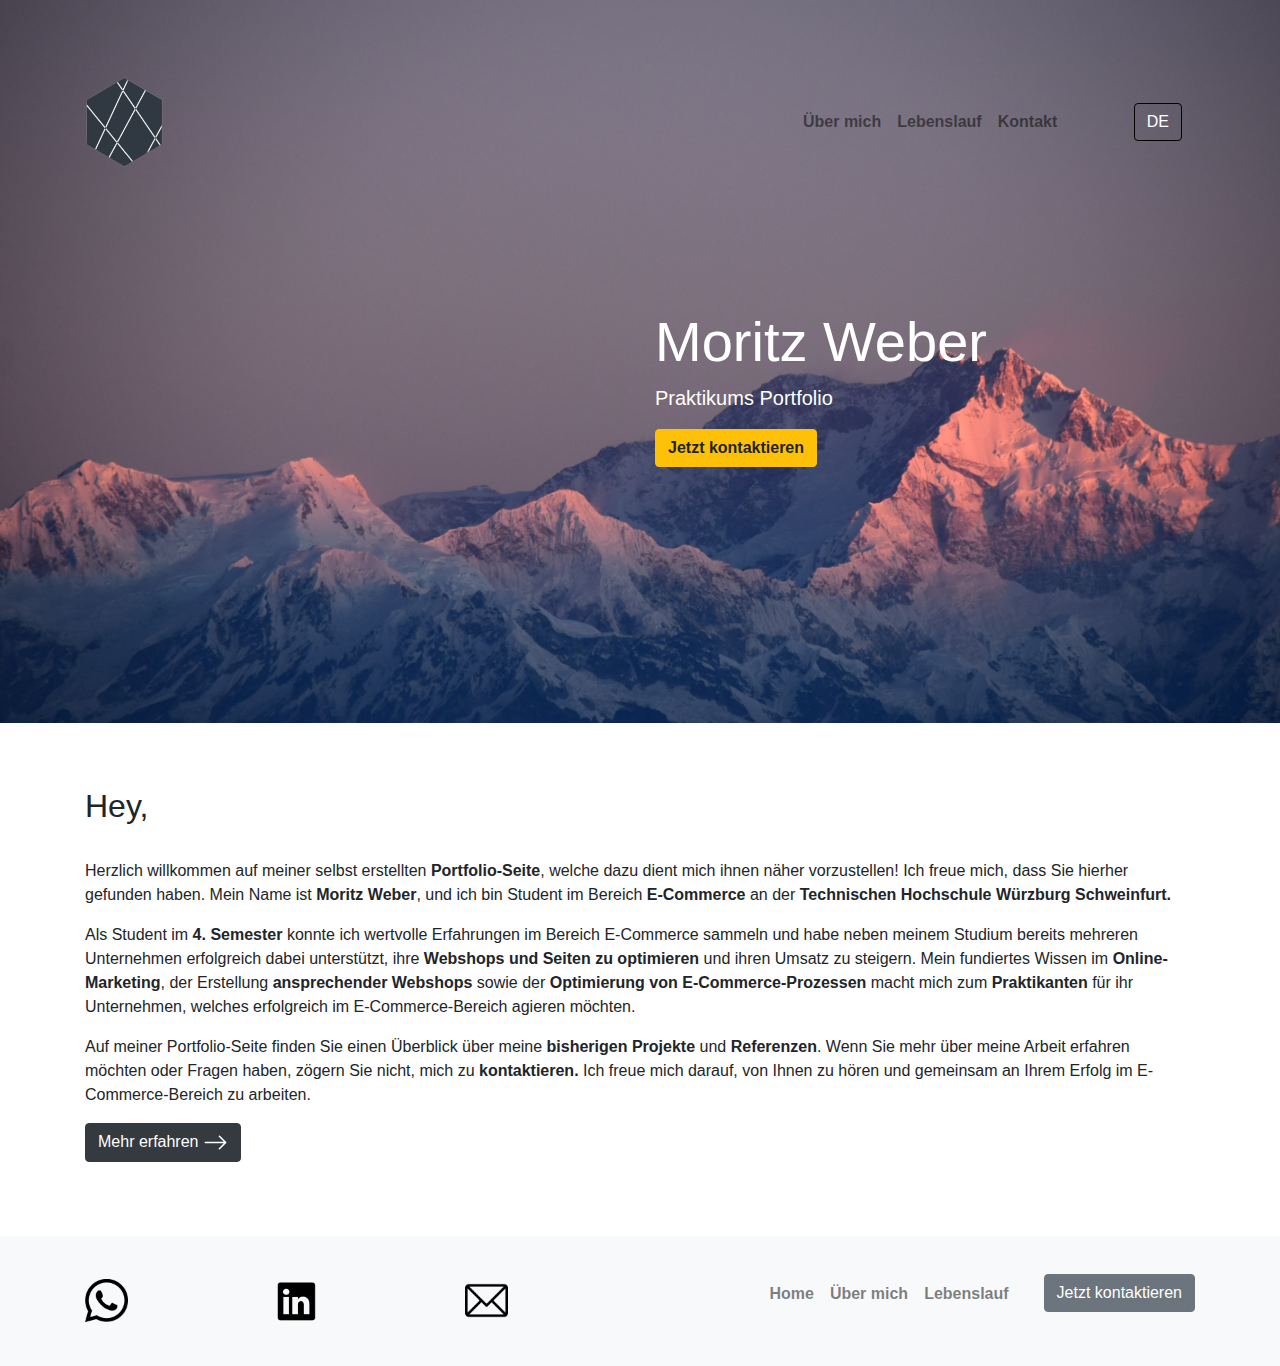
==== index.html @ 173726c5 "jo" ====
<!DOCTYPE html>
<html lang="de">


<head>
  <meta charset="UTF-8">
  <meta name="viewport" content="width=device-width, initial-scale=1.0">
  <meta http-equiv="X-UA-Compatible" content="ie=edge">
  <title>Moritz Weber - Portfolio</title>
  <link rel="stylesheet" href="https://stackpath.bootstrapcdn.com/bootstrap/4.3.1/css/bootstrap.min.css" integrity="sha384-ggOyR0iXCbMQv3Xipma34MD+dH/1fQ784/j6cY/iJTQUOhcWr7x9JvoRxT2MZw1T" crossorigin="anonymous">
  <script src="lang.js"></script> 
  <script src="style.js"></script> 
  <link rel="stylesheet" href="style.css">
</head>


<body> 
  <div class="jumbotron jumbotron-fluid" style="background-image: url('img/mountain.jpg');">
    <header class="navbar navbar-expand-lg navbar-light" >
      <div class="container">
        <a class="navbar-brand" href="index.html">
          <img src="img/logo.png" alt="logo" style="max-height: 90px;" id="img1">
          <script>  rotateImageClockwise('img1');</script>
        </a>
        <button class="navbar-toggler" type="button" data-toggle="collapse" data-target="#navbarNav" aria-controls="navbarNav" aria-expanded="false" aria-label="Toggle navigation">
          <span class="navbar-toggler-icon"></span>
        </button>
        <div class="collapse navbar-collapse justify-content-end" id="navbarNav" style="margin-right: 5%;">
          <ul class="navbar-nav">
            <li class="nav-item">
              <a class="nav-link" href="about.html#about1"  id="Head1"><strong>Über mich</strong><span class="sr-only">(current)</span></a>
            </li>
            <li class="nav-item">
              <a class="nav-link" href="lebenslauf.html" id="Head2"><strong>Lebenslauf</strong></a>
            </li>
            <li class="nav-item">
              <a class="nav-link" href="kontakt.html" id="Head3"><strong>Kontakt</strong></a>
            </li>
          </ul>
        </div>
        <div class="btn">
          <button class="btn btn-primary" style="background-color: transparent; color: white; border-color: black;" type="button" id="changeLanguage"  onclick="ChangeLang(Lang)">
            <script>
              document.write(Lang);
            </script>
          </button>
        </div>
      </div>
    </header>
    <div class="container" style="margin-top: 10%;">
      <div class="row" >
        <div class="col-md-6">
         <!-- <img src="img\Ewok3.jpg" alt="" class="mx-auto d-block" width="200" >-->
        </div>
  
        <div class="col-md-6">
          <h1 class="display-4" style="color: white;">Moritz Weber </h1>
          <p class="lead" style="color: white;" lang="de" id="Jumbo1"><strong>Praktikums Portfolio</strong></p>
          <a class="btn btn-warning" href="kontakt.html" id="Jumbo2"><strong>Jetzt kontaktieren</strong></a>
        </div>
      </div>
    </div>
  </div>
  

  <div class="container" style="margin-top: 5%;">
    <section id="about">
      <h2 id="index1">Hey,</h2>
      
      <p id="index2" style="margin-top: 3%;">Herzlich willkommen auf meiner selbst erstellten <strong>Portfolio-Seite</strong>, welche dazu dient mich ihnen näher vorzustellen! Ich freue mich, dass Sie hierher gefunden haben.
         Mein Name ist <strong> Moritz Weber</strong>, und ich bin Student im Bereich <strong> E-Commerce </strong> an der <strong> Technischen Hochschule Würzburg Schweinfurt.</strong></p>

      <p id="index3">Als Student im <strong>4. Semester</strong> konnte ich wertvolle Erfahrungen im Bereich E-Commerce sammeln und habe neben meinem Studium bereits mehreren 
        Unternehmen erfolgreich dabei unterstützt, ihre <strong>Webshops und Seiten zu optimieren</strong> und ihren Umsatz zu steigern. Mein fundiertes Wissen im <strong>Online-Marketing</strong>, 
        der Erstellung <strong>ansprechender Webshops</strong> sowie der <strong>Optimierung von E-Commerce-Prozessen</strong> macht mich zum <strong>Praktikanten</strong> für ihr
        Unternehmen, welches erfolgreich im E-Commerce-Bereich agieren möchten.</p>

        <p id="index4">Auf meiner Portfolio-Seite finden Sie einen Überblick über meine <strong>bisherigen Projekte</strong> und <strong>Referenzen</strong>. 
          Wenn Sie mehr über meine Arbeit erfahren möchten oder Fragen haben, zögern Sie nicht, mich zu <strong>kontaktieren.</strong> 
          Ich freue mich darauf, von Ihnen zu hören und gemeinsam an Ihrem Erfolg im E-Commerce-Bereich zu arbeiten.</p>
          <a class="btn btn-dark" style="color: white;" href="about.html#about1" id="index5">Mehr erfahren  <svg  xmlns="http://www.w3.org/2000/svg" width="25" height="25" fill="currentColor" class="bi bi-arrow-right" viewBox="0 0 16 16">
            <path fill-rule="evenodd" d="M1 8a.5.5 0 0 1 .5-.5h11.793l-3.147-3.146a.5.5 0 0 1 .708-.708l4 4a.5.5 0 0 1 0 .708l-4 4a.5.5 0 0 1-.708-.708L13.293 8.5H1.5A.5.5 0 0 1 1 8z"/>
          </svg> 
        </a>
    </section>

  </div>
  
<br>
<br>

<footer style="padding: 3%;margin-top: 2%;" class="navbar navbar-expand-lg navbar-light bg-light">
  <div class="container">
    <div class="row">
      <div class="col-2">
        <a class="navbar-brand" href="https://wa.me/+4917676984147"><img src="img\whatsapp.png" alt="Icon" style="width: 30%;"></a>
      </div>
      <div class="col-2">
        <a class="navbar-brand" href="https://www.linkedin.com/in/moritz-weber-30b2a0239/"><img src="img\linkedinn.png" alt="Icon" style="width: 30%;"></a>
      </div>
      <div class="col-2">
        <a class="navbar-brand" href="mailto:moritz.m.weber@gmail.com"><img src="img\email.png" alt="Icon" style="width: 30%;"></a>
      </div>
      <div class="col-6" >
        <ul class="navbar-nav justify-content-end">
          <li class="nav-item ">
            <a class="nav-link" href="index.html"><strong>Home</strong><span class="sr-only">(current)</span></a>
          </li>
          <li class="nav-item ">
            <a class="nav-link" href="about.html" id="Foot1"><strong>Über mich</strong></a>
          </li>
          <li class="nav-item">
            <a class="nav-link" href="lebenslauf.html" id="Foot2"><strong>Lebenslauf</strong></a>
          </li>
          <li class="nav-item" style="margin-left: 5%;">
            <a class="btn btn-secondary" href="kontakt.html" id="Foot4">Jetzt kontaktieren</a>
          </li>
        </ul>
      </div>

    </div>
  </div>
</footer>

</body>
</html>
---- style.css ----
.flip-card {
    background-color: transparent;
    width: 300px;
    height: 200px;
    perspective: 1000px; /* Remove this if you don't want the 3D effect */
  }
  
  /* This container is needed to position the front and back side */
  .flip-card-inner {
    position: relative;
    width: 100%;
    height: 100%;
    text-align: center;
    transition: transform 0.8s;
    transform-style: preserve-3d;
  }
  
  /* Do an horizontal flip when you move the mouse over the flip box container */
  .flip-card:hover .flip-card-inner {
    transform: rotateY(180deg);
  }
  
  /* Position the front and back side */
  .flip-card-front, .flip-card-back {
    position: absolute;
    width: 100%;
    height: 100%;
    -webkit-backface-visibility: hidden; /* Safari */
    backface-visibility: hidden;
  }
  
  /* Style the front side (fallback if image is missing) */
  .flip-card-front{
    padding-top: 25%;
    display: grid;
    justify-content: center;
    align-items: center;
  }
  /* Style the back side */
  .flip-card-back {
    display: flex;
    justify-content: center;
    align-items: center;
    color: white;
    transform: rotateY(180deg);
  }
  
  .nav-link:hover {
    transform: scale(1.2); /* Verkleinert das Bild auf 80% */
    transition: transform 0.3s ease; /* Fügt eine flüssige Übergangswirkung hinzu */
  }
  .btn:hover:hover {
    transform: scale(1.2); /* Verkleinert das Bild auf 80% */
    transition: transform 0.3s ease; /* Fügt eine flüssige Übergangswirkung hinzu */
  }
  .navbar-brand:hover {
    transform: scale(1.2); /* Verkleinert das Bild auf 80% */
    transition: transform 0.3s ease; /* Fügt eine flüssige Übergangswirkung hinzu */
  }
  .arrow:hover {
    transform: scale(1.2); /* Verkleinert das Bild auf 80% */
    transition: transform 0.3s ease; /* Fügt eine flüssige Übergangswirkung hinzu */
  }  

  .jumbotron {
    box-sizing: border-box;
    background-image: url('img/mountain.jpg');
    background-size: cover;
    background-position: center center;
    background-position-y: 60%;
    padding-bottom: 20%;
    background-attachment: fixed;
    
  }
  .header{
    position: fixed;
    width: 100%;
    background-color: transparent;
  }
  .head{
    color: aliceblue;
  }
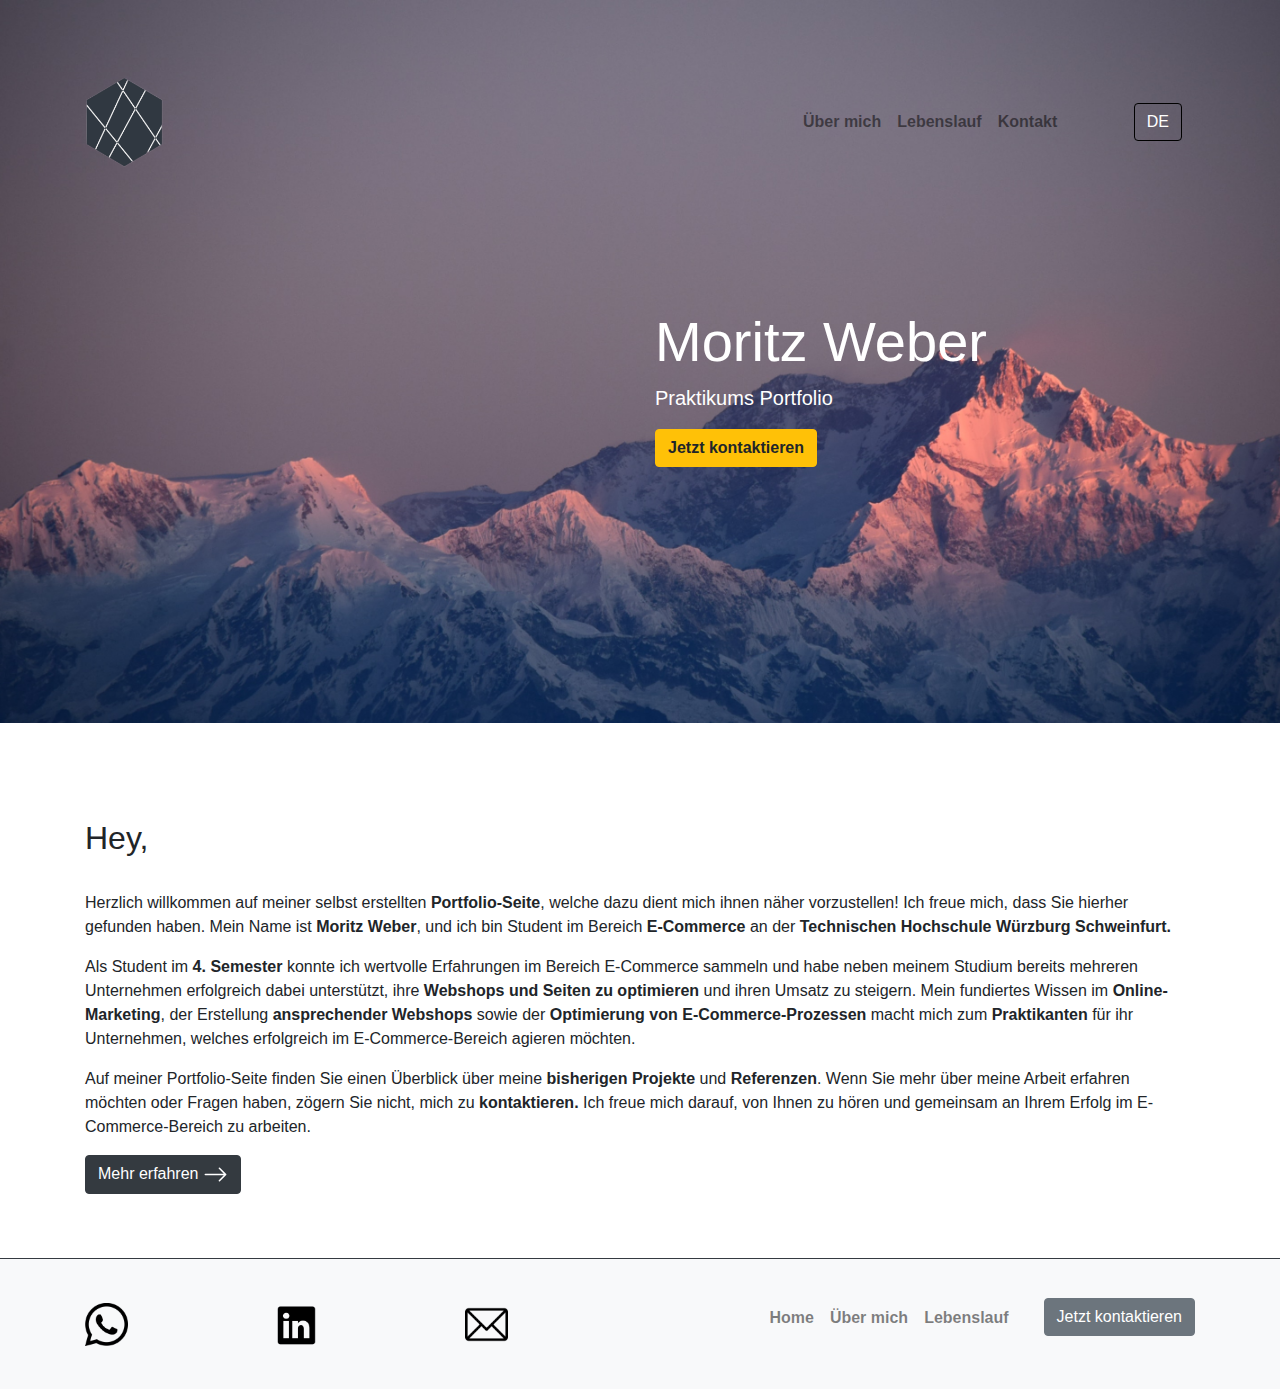
==== commit 77ffb419: "footer" ====
--- a/index.html
+++ b/index.html
@@ -62,8 +62,8 @@
     </div>
   </div>
   
-
-  <div class="container" style="margin-top: 5%;">
+<div class="border-bottom border-dark" style="padding-top: 5%; padding-bottom: 5%;">
+  <div class="container">
     <section id="about">
       <h2 id="index1">Hey,</h2>
       
@@ -83,13 +83,10 @@
           </svg> 
         </a>
     </section>
+  </div>
+</div>
 
-  </div>
-  
-<br>
-<br>
-
-<footer style="padding: 3%;margin-top: 2%;" class="navbar navbar-expand-lg navbar-light bg-light">
+<footer style="padding-bottom: 3%; padding-top: 3%;" class="navbar navbar-expand-lg navbar-light bg-light">
   <div class="container">
     <div class="row">
       <div class="col-2">
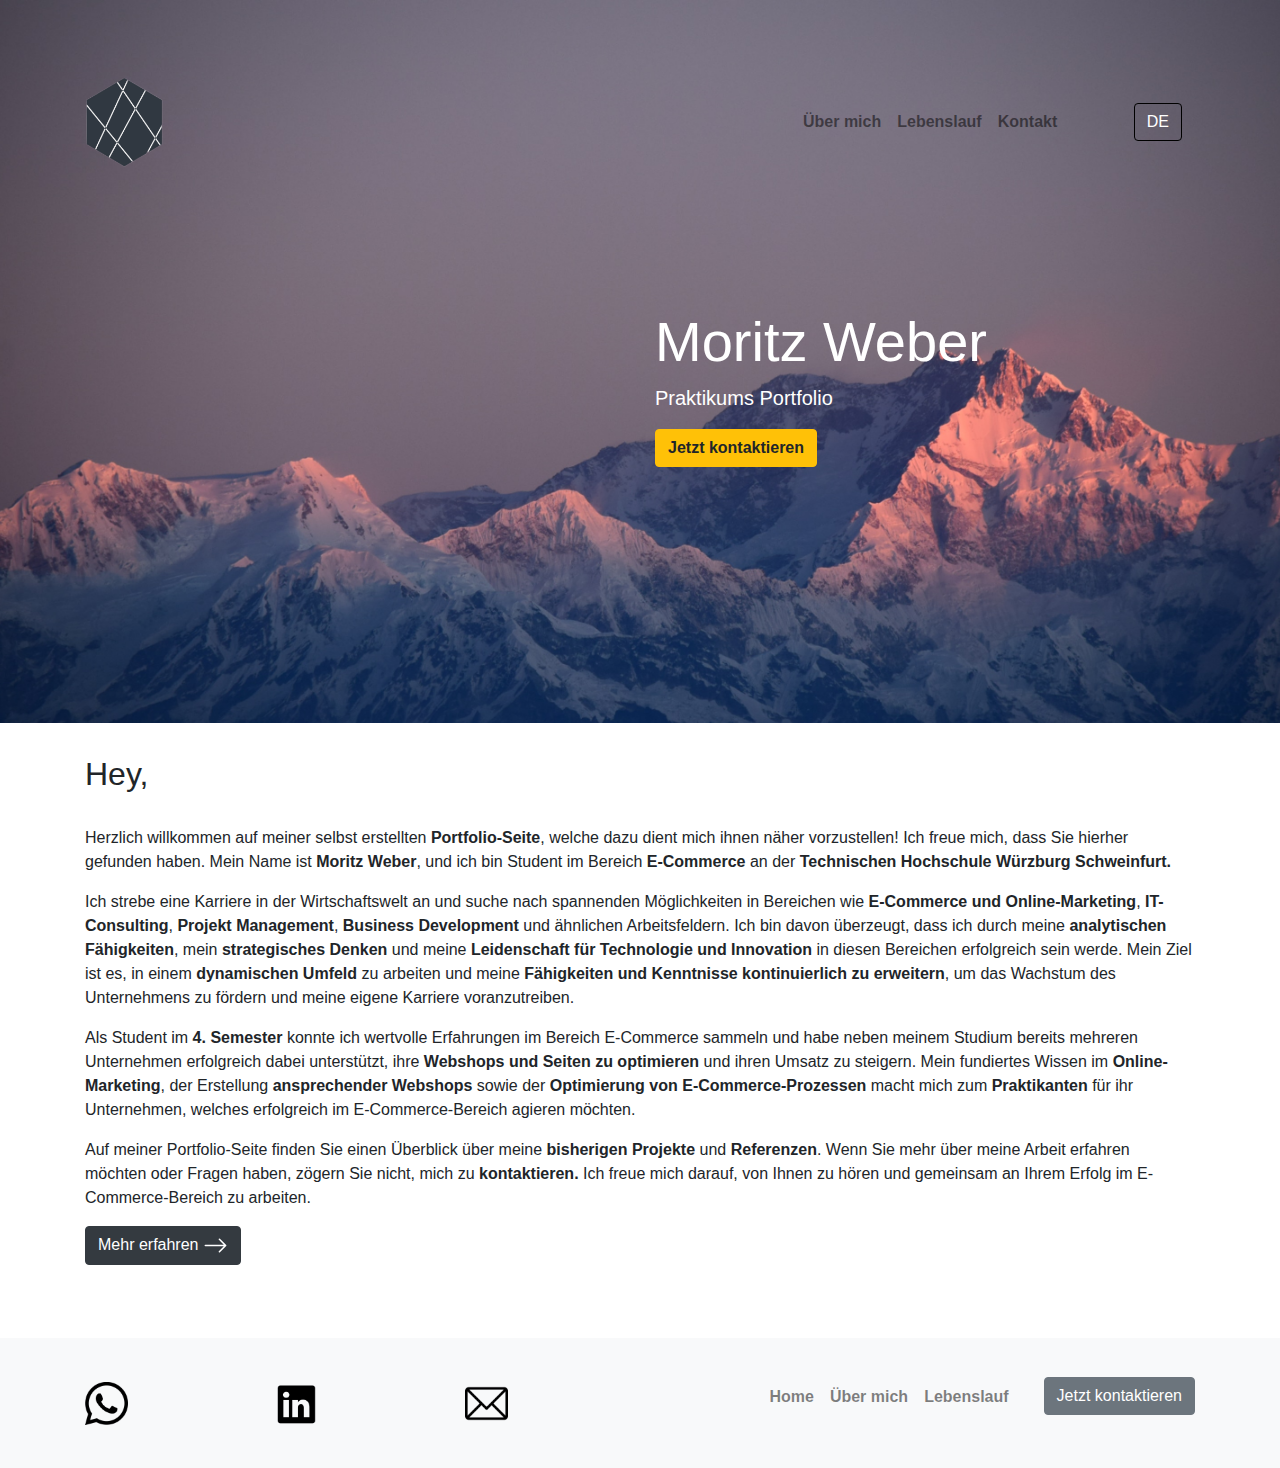
==== commit 1aad7092: "jo" ====
--- a/index.html
+++ b/index.html
@@ -62,31 +62,41 @@
     </div>
   </div>
   
-<div class="border-bottom border-dark" style="padding-top: 5%; padding-bottom: 5%;">
+
   <div class="container">
     <section id="about">
       <h2 id="index1">Hey,</h2>
+      <br>
       
-      <p id="index2" style="margin-top: 3%;">Herzlich willkommen auf meiner selbst erstellten <strong>Portfolio-Seite</strong>, welche dazu dient mich ihnen näher vorzustellen! Ich freue mich, dass Sie hierher gefunden haben.
+      <p id="index2">Herzlich willkommen auf meiner selbst erstellten <strong>Portfolio-Seite</strong>, welche dazu dient mich ihnen näher vorzustellen! Ich freue mich, dass Sie hierher gefunden haben.
          Mein Name ist <strong> Moritz Weber</strong>, und ich bin Student im Bereich <strong> E-Commerce </strong> an der <strong> Technischen Hochschule Würzburg Schweinfurt.</strong></p>
 
-      <p id="index3">Als Student im <strong>4. Semester</strong> konnte ich wertvolle Erfahrungen im Bereich E-Commerce sammeln und habe neben meinem Studium bereits mehreren 
+      <p id="index3">Ich strebe eine Karriere in der Wirtschaftswelt an und suche nach spannenden Möglichkeiten in Bereichen wie <strong>E-Commerce und Online-Marketing</strong>, <strong>IT-Consulting</strong>, 
+        <strong>Projekt Management</strong>, <strong>Business Development</strong> und ähnlichen Arbeitsfeldern. Ich bin davon überzeugt, dass ich durch meine 
+        <strong>analytischen Fähigkeiten</strong>, mein <strong>strategisches Denken</strong> und meine <strong>Leidenschaft für Technologie und Innovation</strong> in diesen 
+        Bereichen erfolgreich sein werde. Mein Ziel ist es, in einem <strong>dynamischen Umfeld</strong> zu arbeiten und meine <strong>Fähigkeiten und 
+        Kenntnisse kontinuierlich zu erweitern</strong>, um das Wachstum des Unternehmens zu fördern und meine eigene Karriere voranzutreiben.</p>
+         
+      <p id="index4">Als Student im <strong>4. Semester</strong> konnte ich wertvolle Erfahrungen im Bereich E-Commerce sammeln und habe neben meinem Studium bereits mehreren 
         Unternehmen erfolgreich dabei unterstützt, ihre <strong>Webshops und Seiten zu optimieren</strong> und ihren Umsatz zu steigern. Mein fundiertes Wissen im <strong>Online-Marketing</strong>, 
         der Erstellung <strong>ansprechender Webshops</strong> sowie der <strong>Optimierung von E-Commerce-Prozessen</strong> macht mich zum <strong>Praktikanten</strong> für ihr
         Unternehmen, welches erfolgreich im E-Commerce-Bereich agieren möchten.</p>
 
-        <p id="index4">Auf meiner Portfolio-Seite finden Sie einen Überblick über meine <strong>bisherigen Projekte</strong> und <strong>Referenzen</strong>. 
+        <p id="index5">Auf meiner Portfolio-Seite finden Sie einen Überblick über meine <strong>bisherigen Projekte</strong> und <strong>Referenzen</strong>. 
           Wenn Sie mehr über meine Arbeit erfahren möchten oder Fragen haben, zögern Sie nicht, mich zu <strong>kontaktieren.</strong> 
           Ich freue mich darauf, von Ihnen zu hören und gemeinsam an Ihrem Erfolg im E-Commerce-Bereich zu arbeiten.</p>
-          <a class="btn btn-dark" style="color: white;" href="about.html#about1" id="index5">Mehr erfahren  <svg  xmlns="http://www.w3.org/2000/svg" width="25" height="25" fill="currentColor" class="bi bi-arrow-right" viewBox="0 0 16 16">
+          <a class="btn btn-dark" style="color: white;" href="about.html#about1" id="index6">Mehr erfahren  <svg  xmlns="http://www.w3.org/2000/svg" width="25" height="25" fill="currentColor" class="bi bi-arrow-right" viewBox="0 0 16 16">
             <path fill-rule="evenodd" d="M1 8a.5.5 0 0 1 .5-.5h11.793l-3.147-3.146a.5.5 0 0 1 .708-.708l4 4a.5.5 0 0 1 0 .708l-4 4a.5.5 0 0 1-.708-.708L13.293 8.5H1.5A.5.5 0 0 1 1 8z"/>
           </svg> 
         </a>
     </section>
+
   </div>
-</div>
+  
+<br>
+<br>
 
-<footer style="padding-bottom: 3%; padding-top: 3%;" class="navbar navbar-expand-lg navbar-light bg-light">
+<footer style="padding: 3%;margin-top: 2%;" class="navbar navbar-expand-lg navbar-light bg-light">
   <div class="container">
     <div class="row">
       <div class="col-2">
--- a/style.css
+++ b/style.css
@@ -46,20 +46,20 @@
   }
   
   .nav-link:hover {
-    transform: scale(1.2); /* Verkleinert das Bild auf 80% */
-    transition: transform 0.3s ease; /* Fügt eine flüssige Übergangswirkung hinzu */
+    transform: scale(1.2); 
+    transition: transform 0.3s ease; 
   }
   .btn:hover:hover {
-    transform: scale(1.2); /* Verkleinert das Bild auf 80% */
-    transition: transform 0.3s ease; /* Fügt eine flüssige Übergangswirkung hinzu */
+    transform: scale(1.2); 
+    transition: transform 0.3s ease; 
   }
   .navbar-brand:hover {
-    transform: scale(1.2); /* Verkleinert das Bild auf 80% */
-    transition: transform 0.3s ease; /* Fügt eine flüssige Übergangswirkung hinzu */
+    transform: scale(1.2); 
+    transition: transform 0.3s ease; 
   }
   .arrow:hover {
-    transform: scale(1.2); /* Verkleinert das Bild auf 80% */
-    transition: transform 0.3s ease; /* Fügt eine flüssige Übergangswirkung hinzu */
+    transform: scale(1.2);
+    transition: transform 0.3s ease;
   }  
 
   .jumbotron {
@@ -72,13 +72,43 @@
     background-attachment: fixed;
     
   }
+  .hardskills{
+    box-sizing: border-box;
+    background-image: url('img/city.jpg');
+    background-size: cover;
+    background-position: center center;
+    background-position-y: 60%;
+    padding-bottom: 20%;
+    background-attachment: fixed;
+  }
+
+  .resume{
+    box-sizing: border-box;
+    background-size: cover;
+    background-repeat: no-repeat;
+    background-position-y: 50%;
+    padding-bottom: 20%;
+    background-attachment: absolute;
+  }
+  .list-group-item{
+    background-color: #347293; color: white;
+  }
+
   .header{
     position: fixed;
     width: 100%;
     background-color: transparent;
   }
-  .head{
-    color: aliceblue;
-  }
+html{
+  scroll-behavior: smooth;
+}
+p{
+  line-height: 150%;
+}
+.flip-card-inner{
+  background-color: #333131; 
+  min-height: 200px; 
+  border-radius: 10%;
+}
 
   
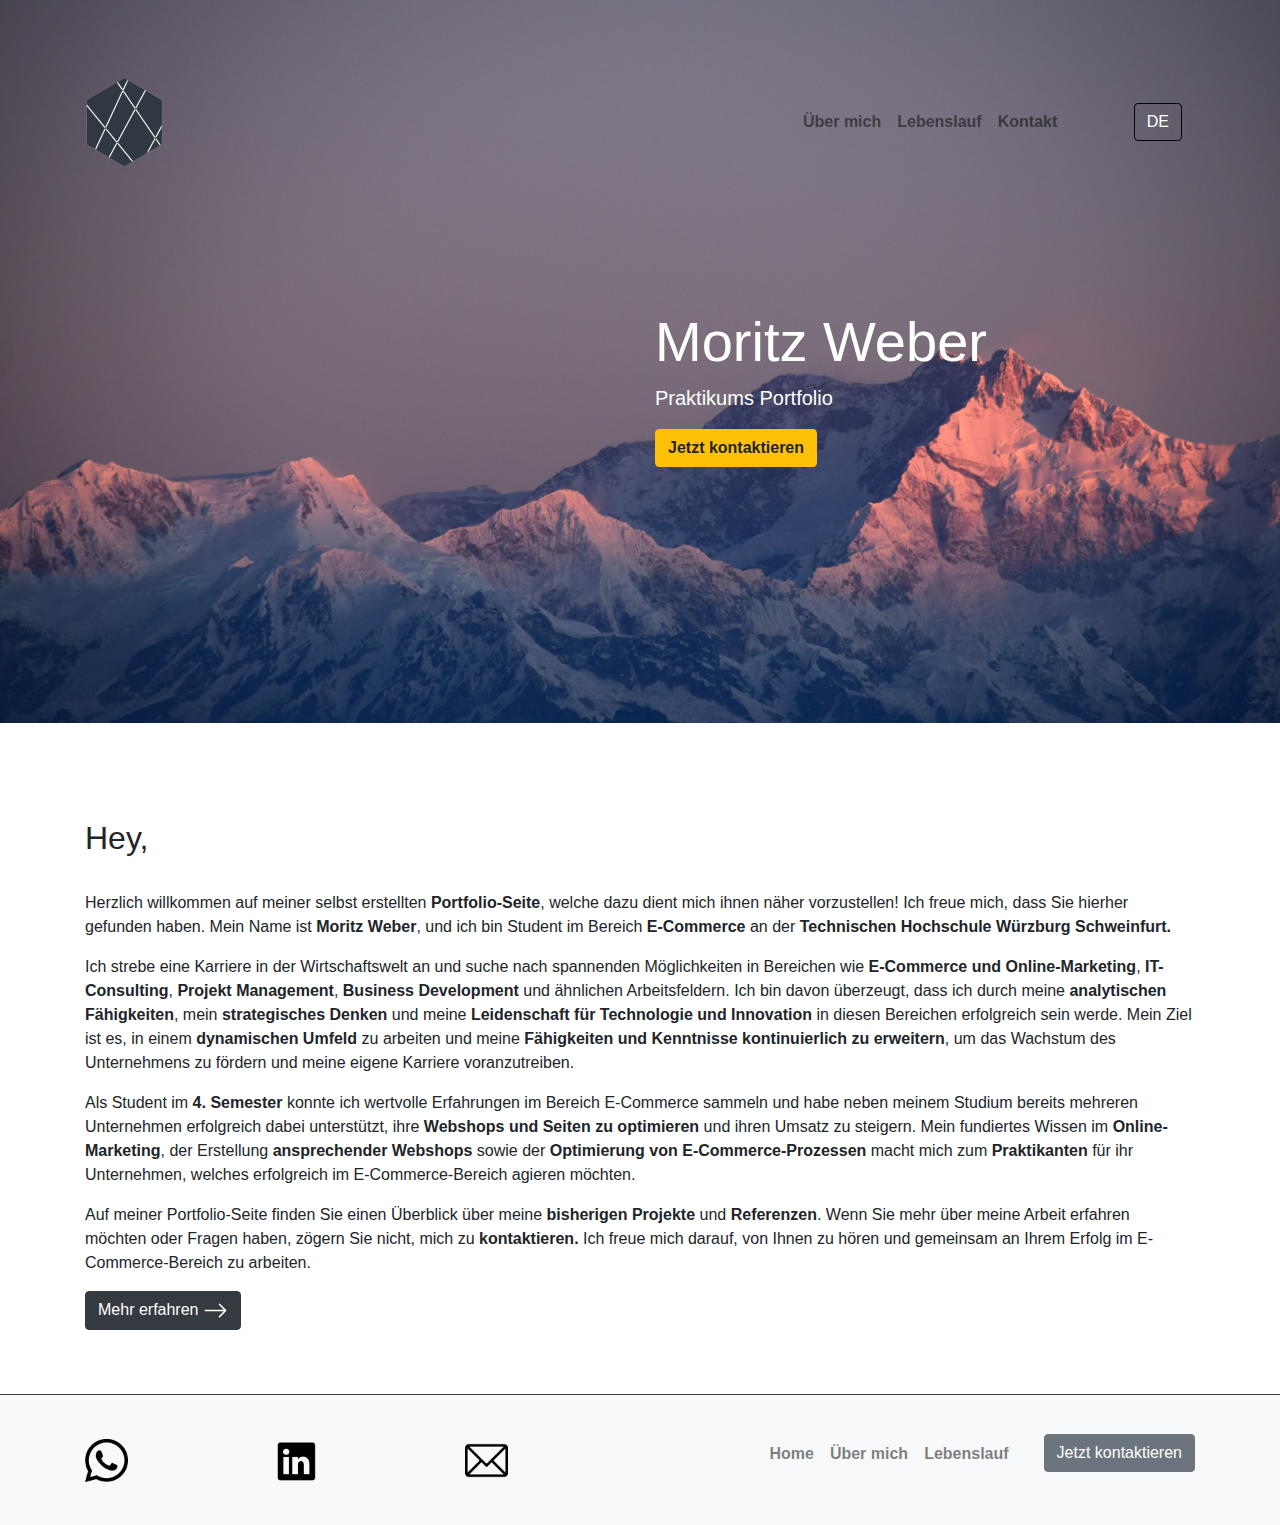
==== commit daf9f62a: "Merge branch 'main' of https://github.com/MoeToTheRitz/Portfolio-Website" ====
--- a/index.html
+++ b/index.html
@@ -62,13 +62,12 @@
     </div>
   </div>
   
-
+<div class="border-bottom border-dark" style="padding-top: 5%; padding-bottom: 5%;">
   <div class="container">
     <section id="about">
       <h2 id="index1">Hey,</h2>
-      <br>
       
-      <p id="index2">Herzlich willkommen auf meiner selbst erstellten <strong>Portfolio-Seite</strong>, welche dazu dient mich ihnen näher vorzustellen! Ich freue mich, dass Sie hierher gefunden haben.
+      <p id="index2" style="margin-top: 3%;">Herzlich willkommen auf meiner selbst erstellten <strong>Portfolio-Seite</strong>, welche dazu dient mich ihnen näher vorzustellen! Ich freue mich, dass Sie hierher gefunden haben.
          Mein Name ist <strong> Moritz Weber</strong>, und ich bin Student im Bereich <strong> E-Commerce </strong> an der <strong> Technischen Hochschule Würzburg Schweinfurt.</strong></p>
 
       <p id="index3">Ich strebe eine Karriere in der Wirtschaftswelt an und suche nach spannenden Möglichkeiten in Bereichen wie <strong>E-Commerce und Online-Marketing</strong>, <strong>IT-Consulting</strong>, 
@@ -90,13 +89,10 @@
           </svg> 
         </a>
     </section>
+  </div>
+</div>
 
-  </div>
-  
-<br>
-<br>
-
-<footer style="padding: 3%;margin-top: 2%;" class="navbar navbar-expand-lg navbar-light bg-light">
+<footer style="padding-bottom: 3%; padding-top: 3%;" class="navbar navbar-expand-lg navbar-light bg-light">
   <div class="container">
     <div class="row">
       <div class="col-2">
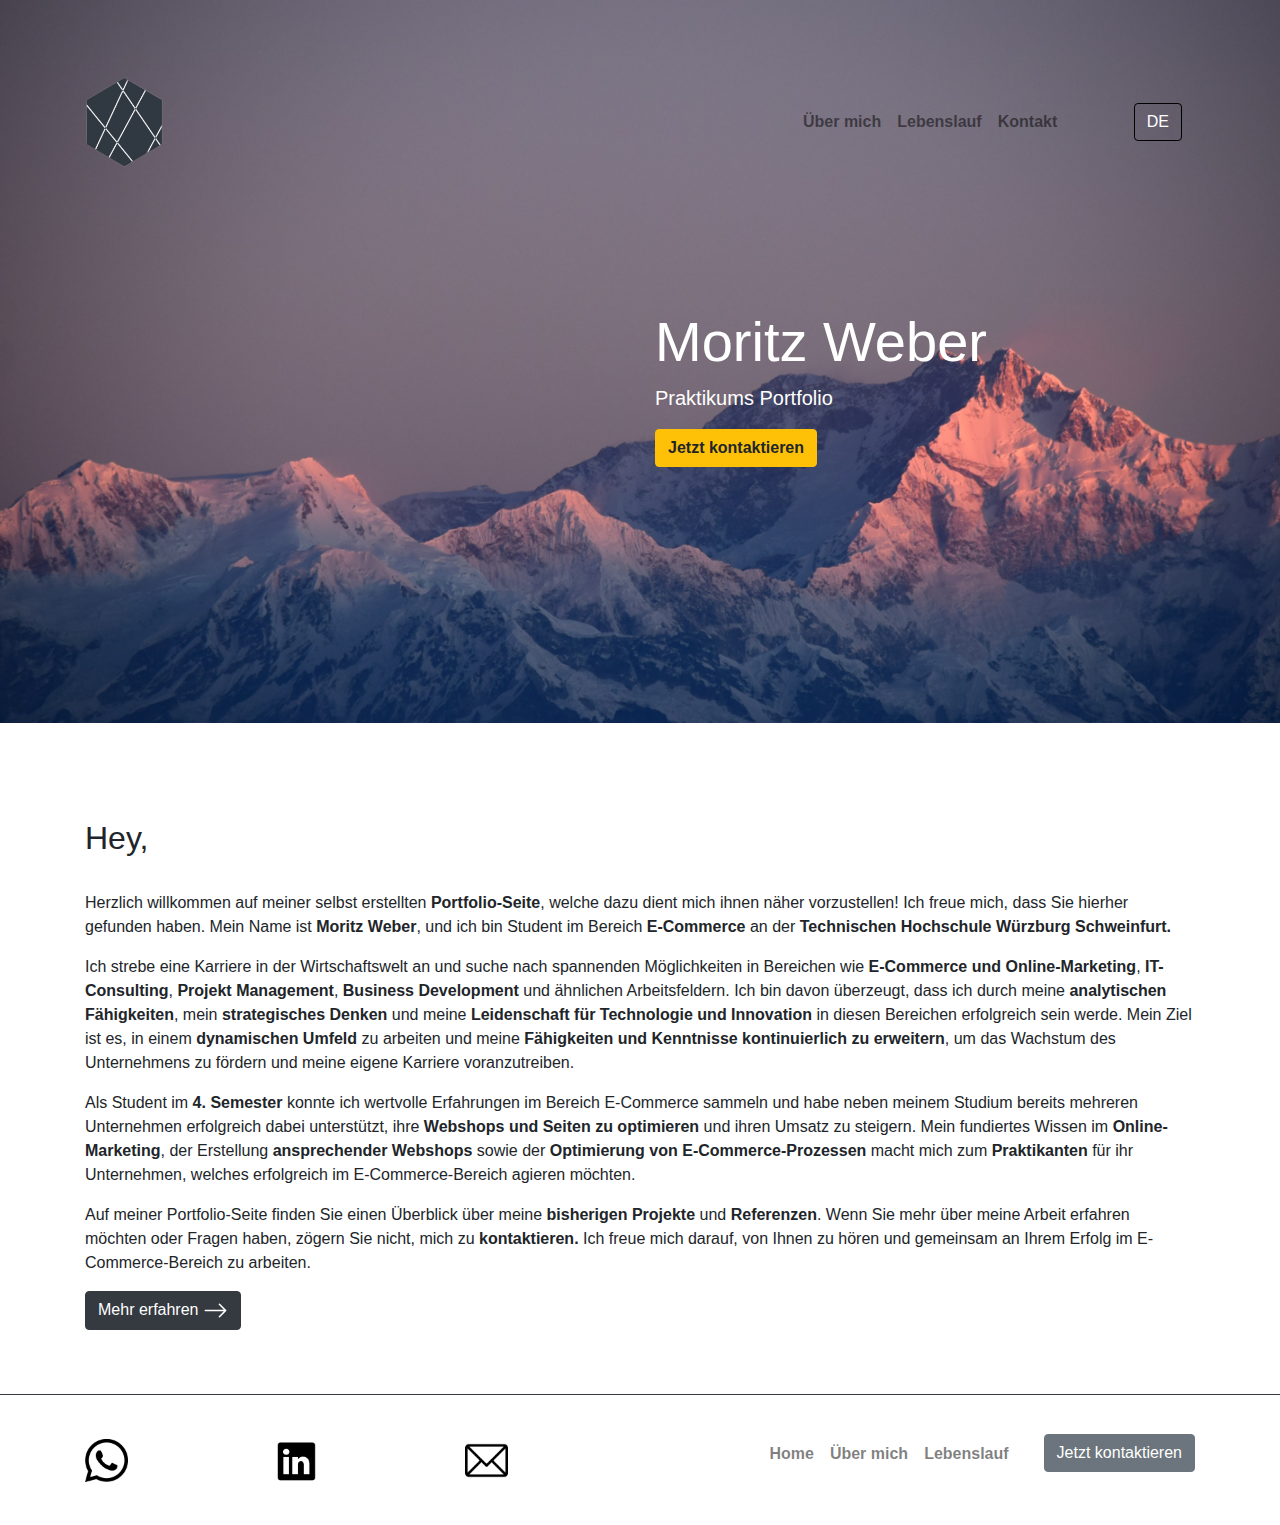
==== commit 96ce45c8: "heyho" ====
--- a/index.html
+++ b/index.html
@@ -62,7 +62,7 @@
     </div>
   </div>
   
-<div class="border-bottom border-dark" style="padding-top: 5%; padding-bottom: 5%;">
+<div class="border-bottom border-dark" style="padding-top: 5%; padding-bottom: 5%; ">
   <div class="container">
     <section id="about">
       <h2 id="index1">Hey,</h2>
@@ -92,7 +92,7 @@
   </div>
 </div>
 
-<footer style="padding-bottom: 3%; padding-top: 3%;" class="navbar navbar-expand-lg navbar-light bg-light">
+<footer style="padding-bottom: 3%; padding-top: 3%;" class="navbar navbar-expand-lg navbar-light">
   <div class="container">
     <div class="row">
       <div class="col-2">
--- a/style.css
+++ b/style.css
@@ -67,7 +67,7 @@
     background-image: url('img/mountain.jpg');
     background-size: cover;
     background-position: center center;
-    background-position-y: 60%;
+    background-position-y: 50%;
     padding-bottom: 20%;
     background-attachment: fixed;
     
@@ -86,10 +86,19 @@
     box-sizing: border-box;
     background-size: cover;
     background-repeat: no-repeat;
-    background-position-y: 50%;
+    background-position-y: 70%;
     padding-bottom: 20%;
     background-attachment: absolute;
   }
+  .projekte{
+    box-sizing: border-box;
+    background-size: cover;
+    background-repeat: no-repeat;
+    background-position-y: 13%;
+    padding-bottom: 20%;
+    background-attachment: fixed;
+  }
+
   .list-group-item{
     background-color: #347293; color: white;
   }
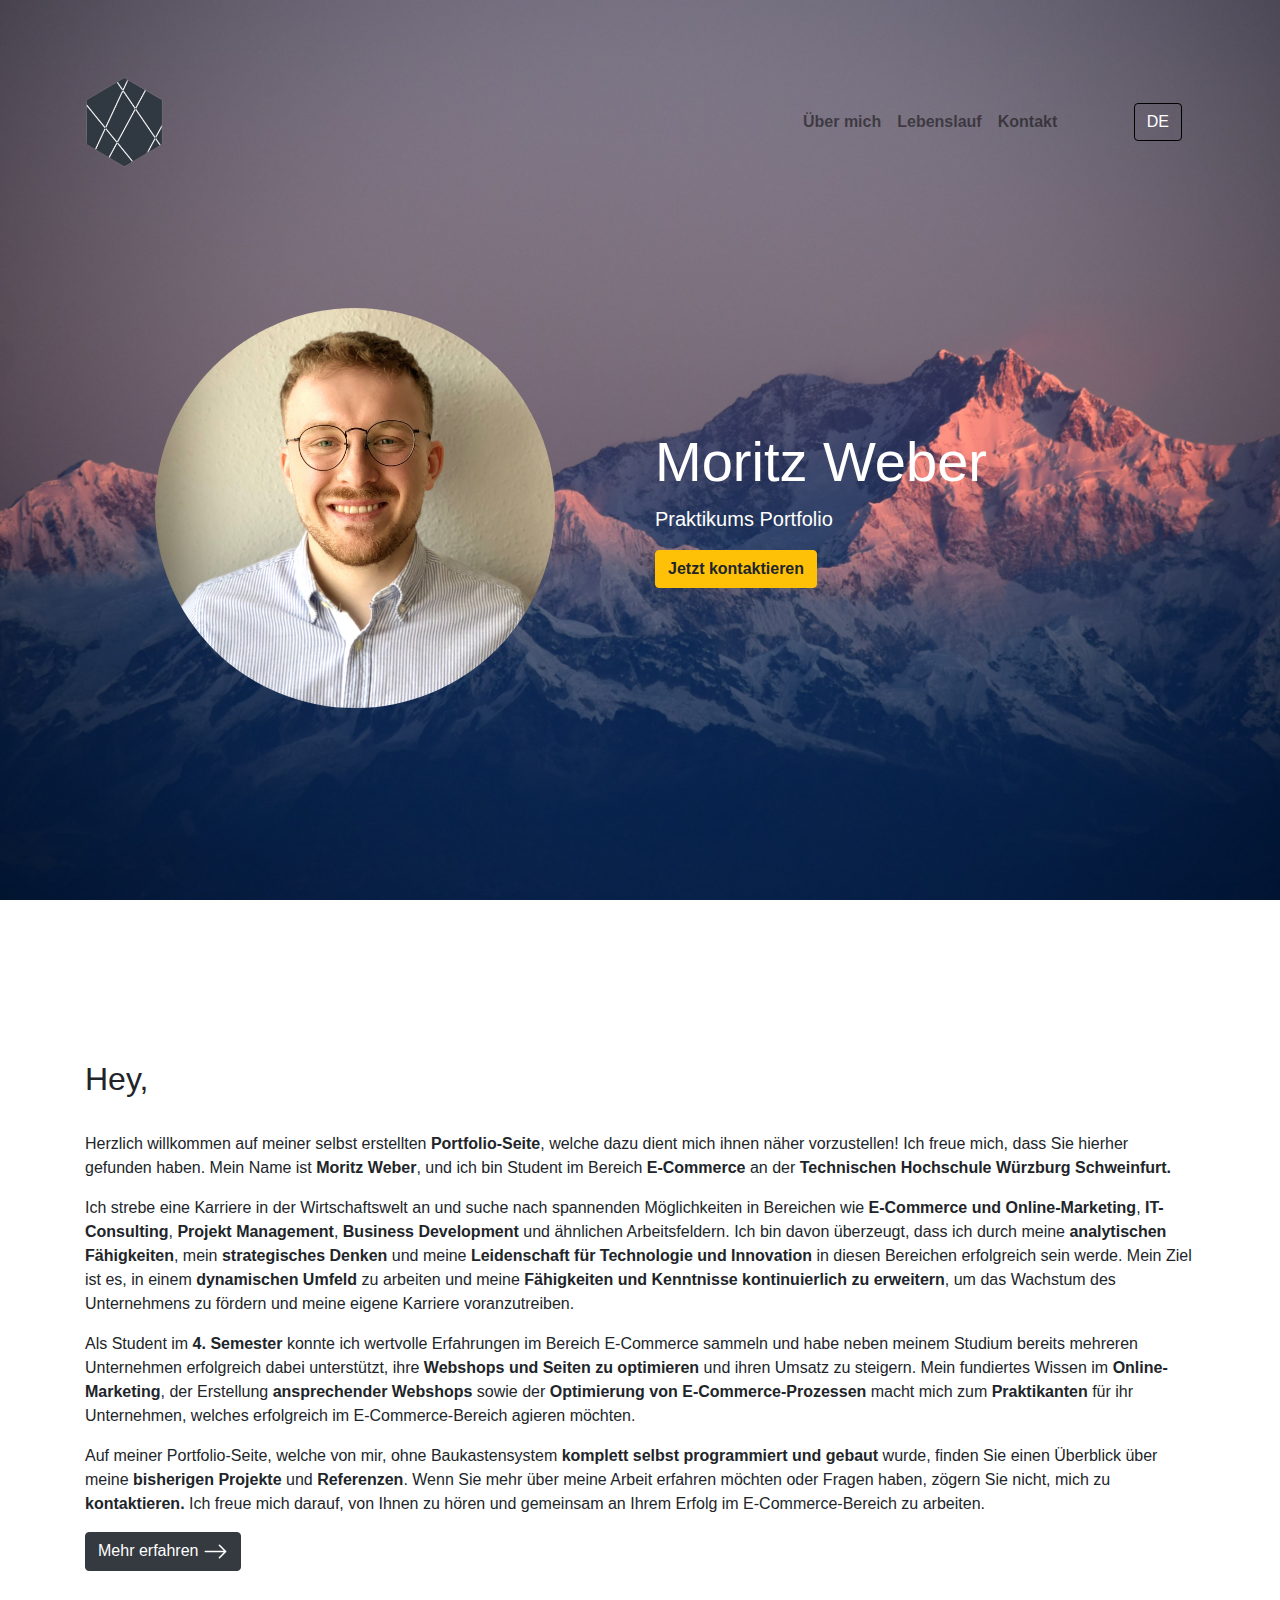
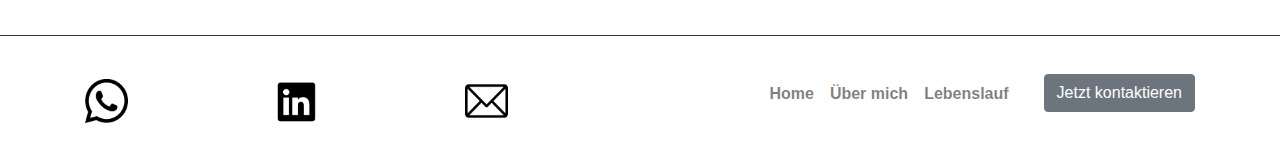
==== commit ab93da3a: "stuff" ====
--- a/index.html
+++ b/index.html
@@ -50,10 +50,10 @@
     <div class="container" style="margin-top: 10%;">
       <div class="row" >
         <div class="col-md-6">
-         <!-- <img src="img\Ewok3.jpg" alt="" class="mx-auto d-block" width="200" >-->
+        <img src="img\MoritzQ.jpg" alt="" class="mx-auto d-block" width="400" style="border-radius: 100%; ">
         </div>
   
-        <div class="col-md-6">
+        <div class="col-md-6 mx-auto my-auto">
           <h1 class="display-4" style="color: white;">Moritz Weber </h1>
           <p class="lead" style="color: white;" lang="de" id="Jumbo1"><strong>Praktikums Portfolio</strong></p>
           <a class="btn btn-warning" href="kontakt.html" id="Jumbo2"><strong>Jetzt kontaktieren</strong></a>
@@ -81,7 +81,7 @@
         der Erstellung <strong>ansprechender Webshops</strong> sowie der <strong>Optimierung von E-Commerce-Prozessen</strong> macht mich zum <strong>Praktikanten</strong> für ihr
         Unternehmen, welches erfolgreich im E-Commerce-Bereich agieren möchten.</p>
 
-        <p id="index5">Auf meiner Portfolio-Seite finden Sie einen Überblick über meine <strong>bisherigen Projekte</strong> und <strong>Referenzen</strong>. 
+        <p id="index5">Auf meiner Portfolio-Seite, welche von mir, ohne Baukastensystem <strong>komplett selbst programmiert und gebaut</strong> wurde, finden Sie einen Überblick über meine <strong>bisherigen Projekte</strong> und <strong>Referenzen</strong>. 
           Wenn Sie mehr über meine Arbeit erfahren möchten oder Fragen haben, zögern Sie nicht, mich zu <strong>kontaktieren.</strong> 
           Ich freue mich darauf, von Ihnen zu hören und gemeinsam an Ihrem Erfolg im E-Commerce-Bereich zu arbeiten.</p>
           <a class="btn btn-dark" style="color: white;" href="about.html#about1" id="index6">Mehr erfahren  <svg  xmlns="http://www.w3.org/2000/svg" width="25" height="25" fill="currentColor" class="bi bi-arrow-right" viewBox="0 0 16 16">
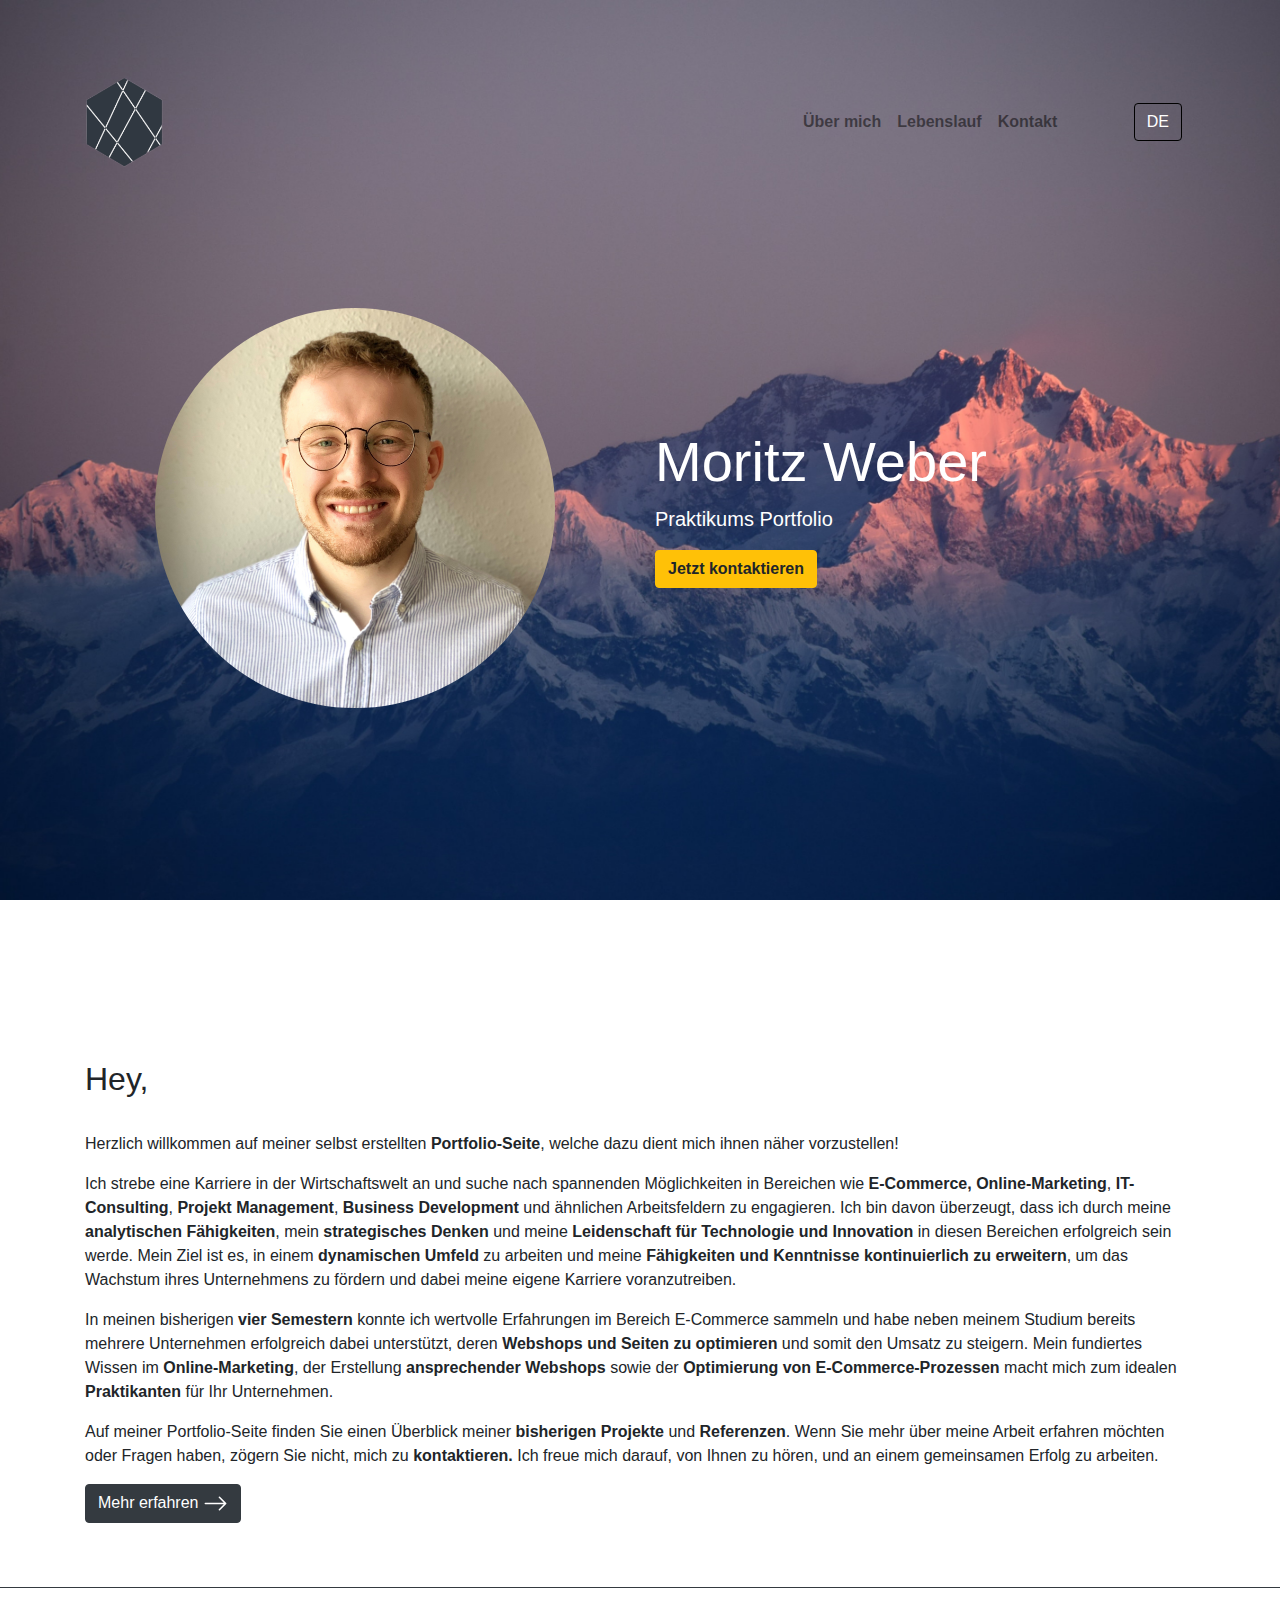
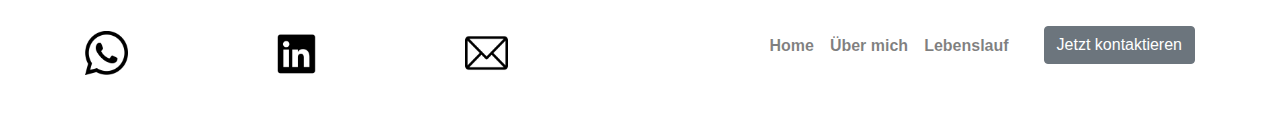
==== commit bdef1169: "lang" ====
--- a/index.html
+++ b/index.html
@@ -67,23 +67,23 @@
     <section id="about">
       <h2 id="index1">Hey,</h2>
       
-      <p id="index2" style="margin-top: 3%;">Herzlich willkommen auf meiner selbst erstellten <strong>Portfolio-Seite</strong>, welche dazu dient mich ihnen näher vorzustellen! Ich freue mich, dass Sie hierher gefunden haben.
-         Mein Name ist <strong> Moritz Weber</strong>, und ich bin Student im Bereich <strong> E-Commerce </strong> an der <strong> Technischen Hochschule Würzburg Schweinfurt.</strong></p>
+     <p id="index2" style="margin-top: 3%;">Herzlich willkommen auf meiner selbst erstellten <strong>Portfolio-Seite</strong>, welche dazu dient mich ihnen näher vorzustellen!
+         <!--Mein Name ist <strong> Moritz Weber</strong>, und ich bin Student im Bereich <strong> E-Commerce </strong> an der <strong> Technischen Hochschule Würzburg Schweinfurt.</strong></p>-->
 
-      <p id="index3">Ich strebe eine Karriere in der Wirtschaftswelt an und suche nach spannenden Möglichkeiten in Bereichen wie <strong>E-Commerce und Online-Marketing</strong>, <strong>IT-Consulting</strong>, 
-        <strong>Projekt Management</strong>, <strong>Business Development</strong> und ähnlichen Arbeitsfeldern. Ich bin davon überzeugt, dass ich durch meine 
+      <p id="index3">Ich strebe eine Karriere in der Wirtschaftswelt an und suche nach spannenden Möglichkeiten in Bereichen wie <strong>E-Commerce, Online-Marketing</strong>, <strong>IT-Consulting</strong>,
+        <strong>Projekt Management</strong>, <strong>Business Development</strong> und ähnlichen Arbeitsfeldern zu engagieren. Ich bin davon überzeugt, dass ich durch meine 
         <strong>analytischen Fähigkeiten</strong>, mein <strong>strategisches Denken</strong> und meine <strong>Leidenschaft für Technologie und Innovation</strong> in diesen 
         Bereichen erfolgreich sein werde. Mein Ziel ist es, in einem <strong>dynamischen Umfeld</strong> zu arbeiten und meine <strong>Fähigkeiten und 
-        Kenntnisse kontinuierlich zu erweitern</strong>, um das Wachstum des Unternehmens zu fördern und meine eigene Karriere voranzutreiben.</p>
+        Kenntnisse kontinuierlich zu erweitern</strong>, um das Wachstum ihres Unternehmens zu fördern und dabei meine eigene Karriere voranzutreiben.</p>
          
-      <p id="index4">Als Student im <strong>4. Semester</strong> konnte ich wertvolle Erfahrungen im Bereich E-Commerce sammeln und habe neben meinem Studium bereits mehreren 
-        Unternehmen erfolgreich dabei unterstützt, ihre <strong>Webshops und Seiten zu optimieren</strong> und ihren Umsatz zu steigern. Mein fundiertes Wissen im <strong>Online-Marketing</strong>, 
-        der Erstellung <strong>ansprechender Webshops</strong> sowie der <strong>Optimierung von E-Commerce-Prozessen</strong> macht mich zum <strong>Praktikanten</strong> für ihr
-        Unternehmen, welches erfolgreich im E-Commerce-Bereich agieren möchten.</p>
+      <p id="index4">In meinen bisherigen <strong>vier Semestern</strong> konnte ich wertvolle Erfahrungen im Bereich E-Commerce sammeln und habe neben meinem Studium bereits mehrere
+        Unternehmen erfolgreich dabei unterstützt, deren <strong>Webshops und Seiten zu optimieren</strong> und somit den Umsatz zu steigern. Mein fundiertes Wissen im <strong>Online-Marketing</strong>, 
+        der Erstellung <strong>ansprechender Webshops</strong> sowie der <strong>Optimierung von E-Commerce-Prozessen</strong> macht mich zum idealen <strong>Praktikanten</strong> für Ihr
+        Unternehmen.</p>
 
-        <p id="index5">Auf meiner Portfolio-Seite, welche von mir, ohne Baukastensystem <strong>komplett selbst programmiert und gebaut</strong> wurde, finden Sie einen Überblick über meine <strong>bisherigen Projekte</strong> und <strong>Referenzen</strong>. 
+        <p id="index5">Auf meiner Portfolio-Seite finden Sie einen Überblick meiner <strong>bisherigen Projekte</strong> und <strong>Referenzen</strong>. 
           Wenn Sie mehr über meine Arbeit erfahren möchten oder Fragen haben, zögern Sie nicht, mich zu <strong>kontaktieren.</strong> 
-          Ich freue mich darauf, von Ihnen zu hören und gemeinsam an Ihrem Erfolg im E-Commerce-Bereich zu arbeiten.</p>
+          Ich freue mich darauf, von Ihnen zu hören, und an einem gemeinsamen Erfolg zu arbeiten.</p>
           <a class="btn btn-dark" style="color: white;" href="about.html#about1" id="index6">Mehr erfahren  <svg  xmlns="http://www.w3.org/2000/svg" width="25" height="25" fill="currentColor" class="bi bi-arrow-right" viewBox="0 0 16 16">
             <path fill-rule="evenodd" d="M1 8a.5.5 0 0 1 .5-.5h11.793l-3.147-3.146a.5.5 0 0 1 .708-.708l4 4a.5.5 0 0 1 0 .708l-4 4a.5.5 0 0 1-.708-.708L13.293 8.5H1.5A.5.5 0 0 1 1 8z"/>
           </svg> 
--- a/style.css
+++ b/style.css
@@ -17,7 +17,7 @@
   
   /* Do an horizontal flip when you move the mouse over the flip box container */
   .flip-card:hover .flip-card-inner {
-    transform: rotateY(180deg);
+    transform: rotateY(+180deg);
   }
   
   /* Position the front and back side */
@@ -25,24 +25,30 @@
     position: absolute;
     width: 100%;
     height: 100%;
+    backface-visibility: hidden;
     -webkit-backface-visibility: hidden; /* Safari */
-    backface-visibility: hidden;
-  }
+    -moz-backface-visibility: hidden; /* Firefox */
+    -ms-backface-visibility: hidden; /* IE */
+    -o-backface-visibility: hidden; /* Opera */
+    transform: rotateX(0deg);
+}
   
   /* Style the front side (fallback if image is missing) */
-  .flip-card-front{
+  .flip-card-front {
     padding-top: 25%;
     display: grid;
     justify-content: center;
     align-items: center;
-  }
+    backface-visibility: hidden;
+}
   /* Style the back side */
   .flip-card-back {
     display: flex;
     justify-content: center;
     align-items: center;
     color: white;
-    transform: rotateY(180deg);
+    transform: rotateY(-180deg);
+    z-index: 2;
   }
   
   .nav-link:hover {
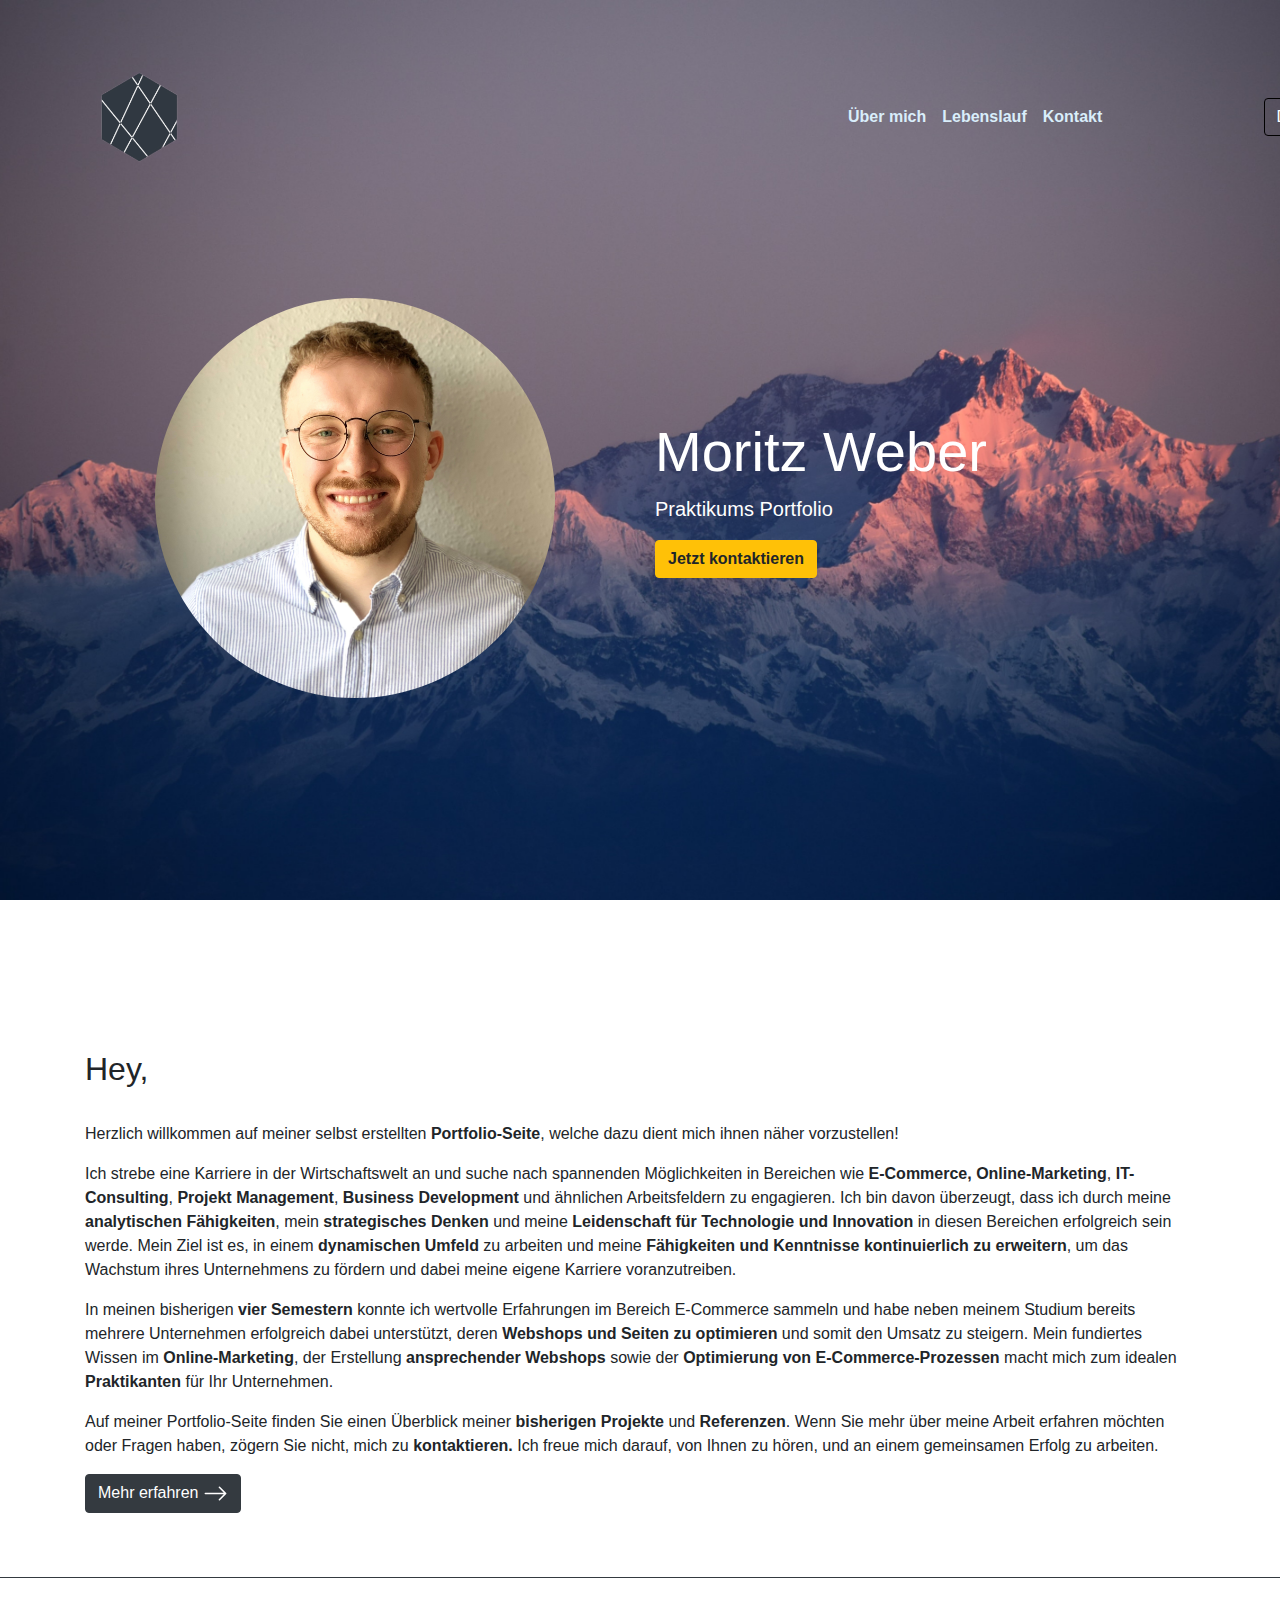
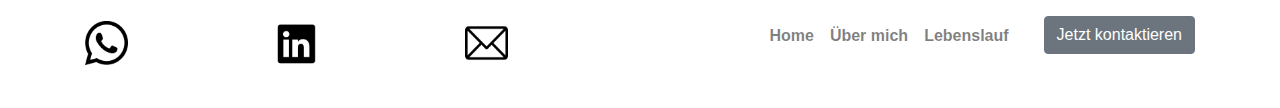
==== commit c88a91ae: "Merge remote-tracking branch 'refs/remotes/origin/main'" ====
--- a/index.html
+++ b/index.html
@@ -18,23 +18,23 @@
   <div class="jumbotron jumbotron-fluid" style="background-image: url('img/mountain.jpg');">
     <header class="navbar navbar-expand-lg navbar-light" >
       <div class="container">
-        <a class="navbar-brand" href="index.html">
+        <a class=" col-md-8" href="index.html">
           <img src="img/logo.png" alt="logo" style="max-height: 90px;" id="img1">
           <script>  rotateImageClockwise('img1');</script>
         </a>
         <button class="navbar-toggler" type="button" data-toggle="collapse" data-target="#navbarNav" aria-controls="navbarNav" aria-expanded="false" aria-label="Toggle navigation">
           <span class="navbar-toggler-icon"></span>
         </button>
-        <div class="collapse navbar-collapse justify-content-end" id="navbarNav" style="margin-right: 5%;">
+        <div class="collapse navbar-collapse justify-content-start col-md-4" id="navbarNav" style="margin-right: 5%;">
           <ul class="navbar-nav">
             <li class="nav-item">
-              <a class="nav-link" href="about.html#about1"  id="Head1"><strong>Über mich</strong><span class="sr-only">(current)</span></a>
+              <a class="nav-link" href="about.html" id="Head1" style="color: rgb(217, 238, 251);"><strong>Über mich</strong><span class="sr-only">(current)</span></a>
             </li>
             <li class="nav-item">
-              <a class="nav-link" href="lebenslauf.html" id="Head2"><strong>Lebenslauf</strong></a>
+              <a class="nav-link" href="lebenslauf.html" id="Head2" style="color: rgb(217, 238, 251);"><strong>Lebenslauf</strong></a>
             </li>
             <li class="nav-item">
-              <a class="nav-link" href="kontakt.html" id="Head3"><strong>Kontakt</strong></a>
+              <a class="nav-link" href="kontakt.html" id="Head3" style="color: rgb(217, 238, 251);"><strong>Kontakt</strong></a>
             </li>
           </ul>
         </div>
--- a/style.css
+++ b/style.css
@@ -114,16 +114,8 @@
     width: 100%;
     background-color: transparent;
   }
-html{
-  scroll-behavior: smooth;
-}
-p{
-  line-height: 150%;
-}
-.flip-card-inner{
-  background-color: #333131; 
-  min-height: 200px; 
-  border-radius: 10%;
-}
+  .head{
+    color: aliceblue;
+  }
 
   
